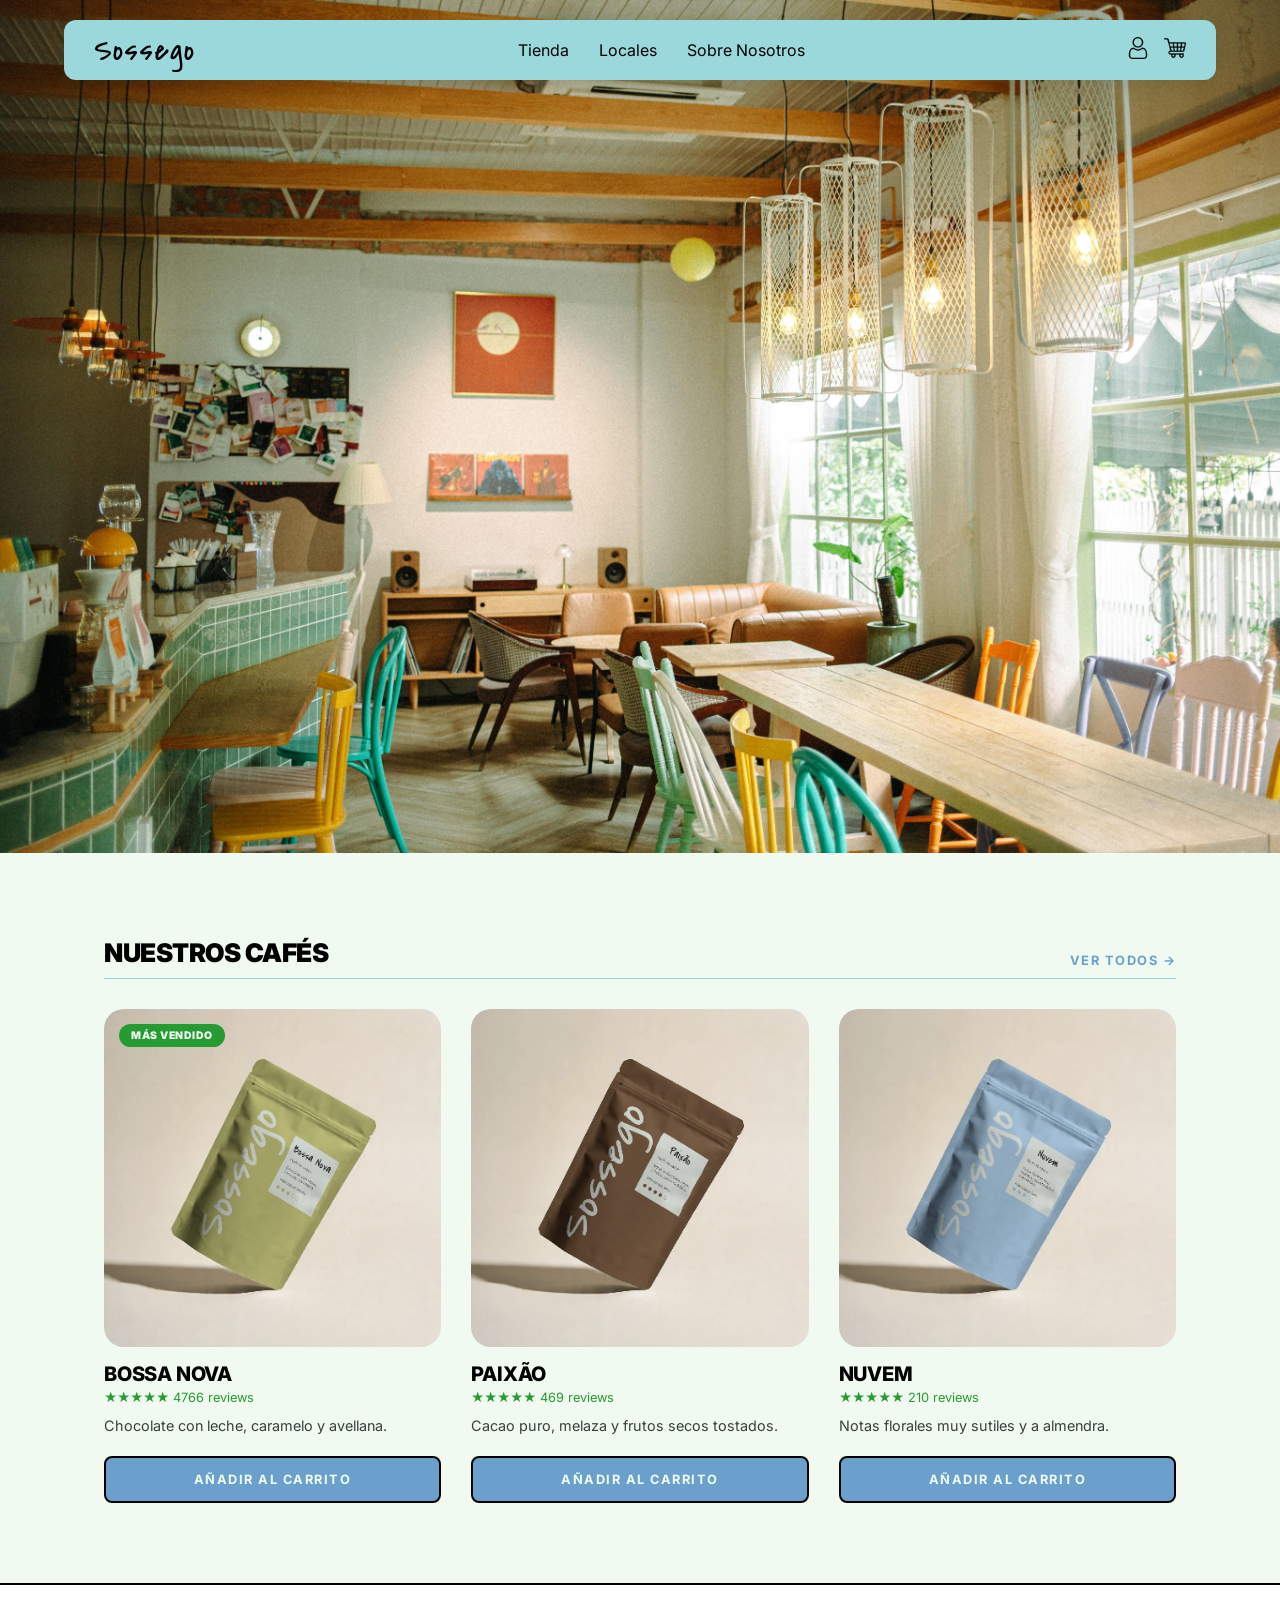
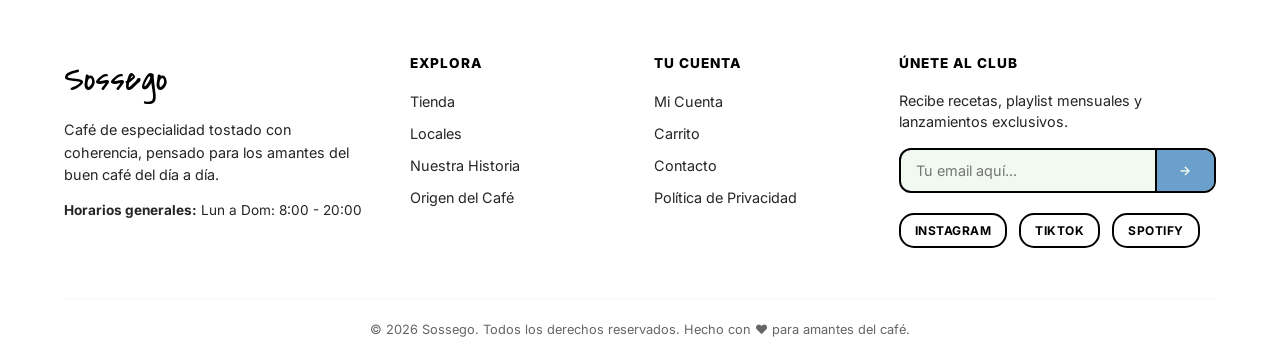
==== index.html @ 850c1690 "primer commit" ====
<!doctype html>
<html lang="es">
  <head>
    <meta charset="UTF-8" />
    <meta name="viewport" content="width=device-width, initial-scale=1.0" />
    <title>Sossego</title>
    <link rel="stylesheet" href="css/sossego-estilos.css" />
    <link
      href="https://fonts.googleapis.com/css2?family=Covered+By+Your+Grace&display=swap"
      rel="stylesheet"
    />
    <link
      href="https://fonts.googleapis.com/css2?family=Covered+By+Your+Grace&family=Inter:wght@300;400;500;600;700&display=swap"
      rel="stylesheet"
    />
  </head>

  <body>
    <main>
    <nav class="navbar">
      <!-- Logo izquierda -->
      <div class="logo">
        <a href="index.html">Sossego</a>
      </div>

      <!-- Menú centro -->
      <ul class="nav-links">
        <li><a href="paginas/tienda.html">Tienda</a></li>
        <li><a href="locales.html">Locales</a></li>

        <li class="dropdown">
          <a href="#" class="dropbtn">Sobre Nosotros</a>
          <ul class="dropdown-content">
            <li><a href="historia.html">Historia</a></li>
            <li><a href="origen.html">Origen del café</a></li>
          </ul>
        </li>
      </ul>

      <!-- Iconos derecha -->
      <div class="nav-icons">
        <a href="paginas/usuario.html"
          ><img src="imagenes/usuario.png" alt="Usuario"
        /></a>
        <a href="paginas/carrito.html"
          ><img src="imagenes/carrito.png" alt="Carrito"
        /></a>
      </div>
    </nav>

    <section class="hero">
      <div>
    <img src="imagenes/portada2.jpg" alt="portada">
      
      </div>
    </section>

    <section class="tienda-seccion">
      <div class="tienda-header">
        <h2 class="tienda-titulo-seccion">NUESTROS CAFÉS</h2>
        <a href="paginas/tienda.html" class="tienda-link">Ver todos <span>→</span></a>
      </div>

      <div class="productos-grid">
        <div class="producto-item">
          <div class="producto-imagen-box">
            <span class="badge-tag">MÁS VENDIDO</span>
            <img src="imagenes/cafegranobossanova.jpg" alt="Café en grano Bossa Nova" />
          </div>
          <div class="producto-info-minimal">
            <h3 class="producto-nombre">BOSSA NOVA</h3>
            <div class="producto-estrellas">★★★★★ 4766 reviews</div>
            <p class="producto-notas">
              Chocolate con leche, caramelo y avellana.
            </p>
            <button class="btn-accion-negro">AÑADIR AL CARRITO</button>
          </div>
        </div>

        <div class="producto-item">
          <div class="producto-imagen-box">
            <img src="imagenes/cafegranopaixao.jpg" alt="Café en grano Paixao" />
          </div>
          <div class="producto-info-minimal">
            <h3 class="producto-nombre">PAIXÃO</h3>
            <div class="producto-estrellas">★★★★★ 469 reviews</div>
            <p class="producto-notas">
              Cacao puro, melaza y frutos secos tostados.
            </p>
            <button class="btn-accion-negro">AÑADIR AL CARRITO</button>
          </div>
        </div>

        <div class="producto-item">
          <div class="producto-imagen-box">
            <img src="imagenes/cafegranonuvem.jpg" alt="Café en grano Nuvem" />
          </div>
          <div class="producto-info-minimal">
            <h3 class="producto-nombre">NUVEM</h3>
            <div class="producto-estrellas">★★★★★ 210 reviews</div>
            <p class="producto-notas">
              Notas florales muy sutiles y a almendra.
            </p>
            <button class="btn-accion-negro">AÑADIR AL CARRITO</button>
          </div>
        </div>
      </div>
    </section>
</main>
  <footer class="main-footer">
    <div class="footer-container">
      <div class="footer-col brand-col">
        <h2 class="footer-logo"><a href="index.html">Sossego</a></h2>
        <p class="brand-description">
          Café de especialidad tostado con coherencia, pensado para los amantes
          del buen café del día a día.
        </p>
        <p class="footer-horario">
          <strong>Horarios generales:</strong> Lun a Dom: 8:00 - 20:00
        </p>
      </div>

      <div class="footer-col">
        <h4 class="footer-title">Explora</h4>
        <ul class="footer-links">
          <li><a href="paginas/tienda.html">Tienda</a></li>
          <li><a href="locales.html">Locales</a></li>
          <li><a href="historia.html">Nuestra Historia</a></li>
          <li><a href="origen.html">Origen del Café</a></li>
        </ul>
      </div>

      <div class="footer-col">
        <h4 class="footer-title">Tu Cuenta</h4>
        <ul class="footer-links">
          <li><a href="paginas/usuario.html">Mi Cuenta</a></li>
          <li><a href="paginas/carrito.html">Carrito</a></li>
          <li><a href="contacto.html">Contacto</a></li>
          <li><a href="privacidad.html">Política de Privacidad</a></li>
        </ul>
      </div>

      <div class="footer-col newsletter-col">
        <h4 class="footer-title">Únete al Club</h4>
        <p class="newsletter-text">
          Recibe recetas, playlist mensuales y lanzamientos exclusivos.
        </p>
        <form class="footer-newsletter-form">
          <input
            type="email"
            placeholder="Tu email aquí..."
            required
            class="newsletter-input"
          />
          <button type="submit" class="newsletter-btn">→</button>
        </form>

        <div class="footer-socials">
          <a href="#" aria-label="Instagram">Instagram</a>
          <a href="#" aria-label="TikTok">TikTok</a>
          <a href="#" aria-label="Spotify">Spotify</a>
        </div>
      </div>
    </div>

    <div class="footer-bottom">
      <p>
        &copy; 2026 Sossego. Todos los derechos reservados. Hecho con ❤️ para
        amantes del café.
      </p>
    </div>
  </footer>
  </body>
</html>
---- css/sossego-estilos.css ----
/* Selector universal: afecta a todos los elementos. Elimina márgenes y rellenos predeterminados y hace que el ancho/alto incluya también el padding y el borde. */
* {
  margin: 0;
  padding: 0;
  box-sizing: border-box;
}
/* Ámbito raíz del documento. Aquí se declaran variables CSS globales para reutilizar colores y otros valores con var(--nombre). */
:root {
  /* --- COLORES CORE DE LA MARCA --- */
  --color-primario: #6aa0cb;       /* Azul Sossego */
  --color-secundario: #9bd8dc;     /* Celeste Aqua */
  --color-acento: #269b32;         /* Verde Botánico */
  
  /* --- COLORES DE INTERFAZ Y NEUTROS --- */
  --color-fondo: #f0faf0;          /* Blanco Menta */
  --color-tarjeta: #ffffff;        /* Blanco Puro */
  --color-texto: #000000;          /* Negro Puro */
  --color-texto-suave: #071408;    /* Oliva Ultra Oscuro */

  /* --- COLORES DE ESTADO (COMPAÑERO) --- */
  --estado-exito: #3cbfa3;         /* Verde Esmeralda */
  --estado-error: #d64545;         /* Carmín */
  --estado-desactivado: #bdb6bc;   /* Gris Ceniza */

  /* --- VARIACIONES TONALES SOFT --- */
  --info-fondo-azul: #e6f2fc;      
  --info-fondo-verde: #eaf7eb;     
  --exito-fondo: #ebf9f6;          
  --error-fondo: #fdf2f2;          

  /* --- CONFIGURACIÓN DE INTERFAZ --- */
  --borde-ui-oficial: 2px solid #000000;
  --transicion-suave: all 0.2s ease;
}
/* ==========================================================================
   2. ESTILOS GENERALES 
   ========================================================================== */
/* Aplica una base tipográfica común a los párrafos y a los elementos con esta clase. */
p, .descripcion-producto {
  color: var(--color-texto);
  font-family: 'Inter', sans-serif;
  font-weight: 400;
  line-height: 1.5;
}

/* Alertas de error y éxito de tu compañero */
/* Selecciona los campos de formulario que tienen simultáneamente las clases/condiciones indicadas: están dentro de .form-group y llevan error-active. */
.form-group input.error-active {
  border-color: var(--estado-error);
  background-color: var(--error-fondo);
}

/* Diseña el contenedor visual de un mensaje de operación correcta. */
.alert-box-success {
  background-color: var(--exito-fondo);
  border: 2px solid var(--estado-exito);
  border-radius: 15px;
  padding: 20px;
}

/* Selecciona el botón de pago cuando está desactivado. :disabled es una pseudoclase de estado. */
.btn-checkout-submit:disabled {
  background-color: var(--estado-desactivado);
  border-color: var(--estado-desactivado);
  cursor: not-allowed;
}
/* PAGINA INICIO */
/* Navbar */
/* Barra de navegación principal. Flexbox distribuye logo, enlaces e iconos; position: fixed la mantiene visible al desplazarse. */
.navbar {
  position: fixed;
  top: 20px;
  left: 50%;
  transform: translateX(-50%);
  width: 90%;
  max-width: 1200px;
  height: 60px;
  background-color: #9bd8dc; /* Color Secundario */
  display: flex;
  align-items: center;
  justify-content: space-between;
  padding: 0 30px;
  border: none; /* 🌟 Quitamos el borde negro */
  border-radius: 12px; 
  z-index: 1000;
  box-shadow: 0 4px 20px rgba(7, 20, 8, 0.12); /* 🌟 Sombra suave para que destaque sobre el fondo sin necesidad de líneas oscuras */
}

/* Estilos para el Dropdown */
/* Contenedor del menú desplegable. position: relative sirve de referencia para posicionar su submenú. */
.dropdown {
  position: relative;
  display: inline-block;
}

/* Submenú desplegable. Está oculto inicialmente y se posiciona respecto al contenedor .dropdown. */
.dropdown-content {
  display: none;
  position: absolute;
  top: 100%;
  left: 0;
  background-color: #9bd8dc; /* Color Secundario */
  min-width: 160px;
  border: 2px solid #000000; /* Color Texto */
  border-radius: 8px;
  list-style: none;
  padding: 10px 0;
  z-index: 1001;
  margin-top: 10px;
}

/* Sub-enlaces del dropdown */
/* Estilo de los enlaces que están dentro de cada elemento de la lista del submenú. */
.dropdown-content li a {
  color: #000000; /* Color Texto */
  padding: 8px 20px;
  display: block;
  font-size: 14px;
}

/* Estado visual del enlace del submenú cuando el cursor pasa por encima. :hover es una pseudoclase. */
.dropdown-content li a:hover {
  background-color: #6aa0cb; /* Color Primario */
  color: #f0faf0; /* Color Fondo */
}

/* Mostrar al pasar el ratón */
/* Muestra el submenú cuando el cursor está sobre el elemento .dropdown. */
.dropdown:hover .dropdown-content {
  display: block;
}

/* Triángulo decorativo */
/* Crea un elemento decorativo antes del contenido del submenú. ::before es un pseudoelemento. */
.dropdown-content::before {
  content: "";
  position: absolute;
  top: -8px;
  left: 20px;
  border-left: 8px solid transparent;
  border-right: 8px solid transparent;
  border-bottom: 8px solid #000000; /* Color Texto */
}

/* Logo */
/* Estilo del enlace que forma el logotipo de texto. */
.logo a {
  font-family: 'Covered By Your Grace', cursive;
  font-size: 32px;
  color: #000000; /* Color Texto */
  text-decoration: none;
  letter-spacing: 1px;
}

/* Centro */
/* Lista de navegación. Flexbox coloca sus elementos en fila y gap controla la separación. */
.nav-links {
  list-style: none;
  display: flex;
  gap: 30px;
}

/* Aspecto base de los enlaces del menú principal. */
.nav-links li a {
  text-decoration: none;
  color: #000000; /* Color Texto */
  font-size: 16px;
  transition: 0.3s;
}

/* Cambio de color de los enlaces del menú al pasar el cursor. */
.nav-links li a:hover {
  color: #6aa0cb; /* Color Primario */
}

/* Iconos derecha */
/* Contenedor de los iconos de usuario y carrito; Flexbox los alinea en una fila. */
.nav-icons {
  display: flex;
  gap: 15px;
  align-items: center;
}

/* Tamaño y comportamiento de las imágenes usadas como iconos. */
.nav-icons img {
  width: 22px;
  height: 22px;
  cursor: pointer;
}

/* Estilos generales de toda la página: tipografía, fondo y color de texto. */
body {
  font-family: 'Inter', sans-serif;
  background-color: #f0faf0; /* Color Fondo */
  color: #000000; /* Color Texto */
}

/* Controla el tamaño de la imagen principal de portada. */
.hero img{
  width: 100%;
  height: auto;

}
/* Estilo de la frase superpuesta o asociada a la imagen principal. */
.hero-tagline-home {
  font-family: 'Inter', sans-serif;
  font-weight: 300; 
  font-size: 1.1rem;
  text-transform: uppercase;
  letter-spacing: 6px; 
  
  color: #ffffff; 
  text-shadow: 1px 1px 4px rgba(0, 0, 0, 0.4); /* 🌟 Añade una sombra suave para que no se pierda con el fondo */
  
  margin-left: 55px;
  margin-bottom: -10px; 
  opacity: 0.9;
}

/* Estilo de un logotipo de texto situado en la parte inferior del hero. */
.logo-inferior {
  font-family: 'Covered By Your Grace', cursive;
  font-size: 80px;
  color: #000000;
  margin-left: 50px;
}

/* --- seccion tienda en inicio --- */
/* Contenedor general de la sección de productos destacados de la página de inicio. */
.tienda-seccion {
    padding: 80px 5%;
    max-width: 1200px;
    margin: 0 auto;
}

/* Cabecera de la sección de tienda. Flexbox separa el título y el enlace. */
.tienda-header {
    display: flex;
    justify-content: space-between;
    align-items: flex-end;
    margin-bottom: 30px;
    border-bottom: 1px solid #9bd8dc; /* Color Secundario */
    padding-bottom: 10px;
}

/* Jerarquía tipográfica del título de la sección. */
.tienda-titulo-seccion {
  font-family: 'Inter', sans-serif;
  font-weight: 900; /* El peso más grueso (Black). Gran impacto visual */
  font-size: 1.6rem; /* Aumentamos el tamaño */
  letter-spacing: -0.5px; /* Letras juntas, estética editorial moderna */
  text-transform: uppercase;
  color: #000000;
}

/* Aspecto del enlace que lleva al catálogo completo. */
.tienda-link {
  text-decoration: none;
  color: #6aa0cb; /* Tu Color Primario */
  font-size: 0.8rem;
  font-weight: 700; /* Negrita */
  text-transform: uppercase;
  letter-spacing: 1.5px; /* Más espaciado para que respire */
  transition: color 0.2s;
}

/* Grid de productos */
/* Distribuye las tarjetas de producto mediante CSS Grid. repeat() y minmax() permiten adaptar el número de columnas al espacio disponible. */
.productos-grid {
    display: grid;
    grid-template-columns: repeat(auto-fit, minmax(280px, 1fr));
    gap: 30px;
}

/* Tarjeta individual de producto. Flexbox organiza su contenido en columna. */
.producto-item {
    display: flex;
    flex-direction: column;
}

/* El recuadro de color para la imagen */
/* Marco que contiene la imagen del producto. position: relative permite colocar la etiqueta encima de la imagen. */
.producto-imagen-box {
    position: relative;
    width: 100%;
    aspect-ratio: 1 / 1;
    border-radius: 20px; /* Mantiene las esquinas redonditas de la foto */
    display: flex;
    align-items: center;
    justify-content: center;
    margin-bottom: 15px;
    overflow: hidden;
    background-color: transparent; /*  Eliminamos el fondo blanco */
    border: none; /*  Quitamos el borde negro de 2px */
}

/* Ajusta la imagen al marco y define una transición para el efecto de ampliación. */
.producto-imagen-box img {
    width: 100%; 
    height: auto;
    object-fit: contain;
    transition: transform 0.3s ease;
}

/* Amplía ligeramente la imagen cuando el cursor está sobre la tarjeta del producto. */
.producto-item:hover .producto-imagen-box img {
    transform: scale(1.05);
}

.bg-rosa { background-color: #f4d3d3; }
.bg-amarillo { background-color: #f9e1a1; }
.bg-lila { background-color: #e3d3f4; }
.bg-menta { background-color: #9bd8dc; }

/* Badge de "Más vendido" */
/* Etiqueta pequeña superpuesta a la imagen, por ejemplo para destacar el producto más vendido. */
.badge-tag {
    position: absolute;
    top: 15px;
    left: 15px;
    background: #269b32; /* Color de Acento */
    color: #f0faf0; /* Color Fondo */
    padding: 5px 12px;
    font-size: 0.65rem;
    font-weight: 900;
    border-radius: 50px;
    letter-spacing: 0.5px;
}

/* Info del producto */
/* Contenedor de la información textual de cada producto. */
.producto-info-minimal {
    text-align: left; 
}

/* Estilo del nombre del café. */
.producto-nombre {
  font-family: 'Inter', sans-serif;
  font-weight: 800; /* Extra Bold */
  font-size: 1.25rem; /* Un punto más grande para que sea lo primero que se lea */
  letter-spacing: -0.2px;
  color: #000000;
  margin-bottom: 4px;
}

/* Estilo de la valoración representada con estrellas y el número de reseñas. */
.producto-estrellas {
    font-size: 0.8rem;
    color: #269b32; /* Color de Acento */
    margin-bottom: 10px;
}

/* Estilo de la descripción breve de las notas de sabor. */
.producto-notas {
  font-family: 'Inter', sans-serif;
  font-weight: 400; /* Regular: peso estándar y cómodo para lectura */
  font-size: 0.9rem;
  color: #000000;
  opacity: 0.75; /* Bajamos la opacidad para que el bloque de texto no compita con el nombre */
  line-height: 1.5; /* Más espacio entre líneas */
  margin-bottom: 20px;
}

/* Botón de acción principal */
/* Botón principal para añadir un producto al carrito. */
.btn-accion-negro {
  width: 100%;
  background-color: #6aa0cb; /* Color Primario (Azul) */
  color: #f0faf0; /* Color Fondo (Claro) */
  border: 2px solid #000000; /* Estética de "UI marcada" con borde negro */
  padding: 14px;
  font-family: 'Inter', sans-serif;
  font-weight: 700; /* Negrita marcada para el libro de estilo */
  font-size: 0.8rem;
  text-transform: uppercase;
  letter-spacing: 1.5px;
  border-radius: 8px;
  cursor: pointer;
  transition: all 0.2s ease; /* Transición suave para el cambio de color */
}

/* El efecto al pasar el cursor (Hover) */
/* Estado del botón cuando el cursor pasa por encima. */
.btn-accion-negro:hover {
  background-color: #269b32; /* Color de Acento (Verde) */
  color: #f0faf0; /* Mantiene el texto claro */
  border: 2px solid #269b32; /* El borde cambia a verde para fusionarse con el fondo */
}

/* ==========================================================================
    PAGINA TIENDA 
   ========================================================================== */

/* BARRA DE FILTROS (CATEGORÍAS) */
/* Barra que agrupa los enlaces para filtrar o clasificar productos. */
.filtros-categoria {
  display: flex;
  justify-content: center;
  gap: 15px;
  margin-top: 100px;
  padding: 20px 0 10px 0;
  background-color: #f0faf0; /* Color Fondo */
}

/* Aspecto base de cada enlace de categoría. */
.filtro-link {
  font-family: 'Inter', sans-serif;
  text-decoration: none;
  color: #000000; /* Color Texto */
  font-weight: 700; /* Bold para botones de interfaz */
  font-size: 0.85rem; /* Ajustado para microtipografía */
  text-transform: uppercase;
  letter-spacing: 1px; /* Espaciado premium para mayúsculas */
  padding: 8px 20px;
  border: 2px solid #000000; /* Estilo UI oficial marcado */
  border-radius: 20px;
  transition: all 0.2s ease;
  background-color: #ffffff;
}

/* Comparte el estilo de interacción y el estilo de la categoría marcada como activa. */
.filtro-link:hover, .filtro-link.active {
  background-color: #6aa0cb; /* Color Primario */
  color: #f0faf0; /* Color Fondo */
  border-color: #6aa0cb; /* El borde acompaña al fondo en hover */
}

/* GRID ESPECÍFICO DE LA TIENDA */
/* Grid principal de la página de tienda. En escritorio crea dos columnas y define separación y márgenes internos. */
.productos-grid-tienda {
  display: grid;
  grid-template-columns: repeat(2, 1fr);
  gap: 40px;
  padding: 30px 8% 60px 8%;
  background-color: #f0faf0; /* Color Fondo */
}

/* CARDS CON ESTRUCTURA HORIZONTAL */
/* Tarjeta de producto con dos zonas colocadas en horizontal. */
.producto-card-horizontal {
  background-color: #ffffff;
  border: 2px solid #000000; /* Estilo UI oficial marcado */
  border-radius: 20px;
  display: flex;
  overflow: hidden;
  font-family: 'Inter', sans-serif;
}

/* LADO IZQUIERDO (Contenedor de la Bolsa) */
/* Columna izquierda de la tarjeta, destinada a la imagen y ficha técnica. */
.card-izquierda {
  width: 45%;
  background-color: #ffffff;
  display: flex;
  flex-direction: column;
  justify-content: space-between;
  padding: 25px 20px;
  border-right: 2px solid #000000; /* Línea divisoria oficial */
}

/* Contenedor de la imagen dentro de la columna izquierda. */
.card-izquierda .producto-img-container {
  width: 100%;
  height: 240px;
}

/* Hace que la imagen ocupe el contenedor sin deformarse. */
.card-izquierda .producto-img-container img {
  width: 100%;
  height: 100%;
  object-fit: contain;
}

/* Ficha técnica pequeña abajo de la bolsa */
/* Pequeña ficha técnica situada debajo de la imagen. */
.ficha-tecnica-mini {
  display: flex;
  justify-content: space-between;
  border-top: 2px solid #000000;
  padding-top: 12px;
  font-size: 0.7rem;
  color: #000000;
}

/* Etiqueta breve en mayúsculas para identificar un dato técnico. */
.mini-label {
  display: block;
  font-weight: 800; /* Extra Bold para etiquetas técnicas */
  margin-bottom: 3px;
  text-transform: uppercase;
  letter-spacing: 0.5px;
}

/* Valor que acompaña a la etiqueta técnica. */
.mini-valor {
  display: block;
  font-weight: 400; /* Regular para valores numéricos */
  line-height: 1.2;
}

/* LADO DERECHO (Textos explicativos y compra) */
/* Columna derecha de la tarjeta, donde se agrupan datos y controles de compra. */
.card-derecha {
  width: 55%;
  padding: 30px;
  display: flex;
  flex-direction: column;
  background-color: #ffffff;
}

/* H3 / Nombre del Producto en la ficha (Hereda de la lógica global) */
/* Estilo compartido para el título de la tarjeta o el nombre del producto en la tienda. */
.card-derecha h3, .producto-nombre-tienda {
  font-family: 'Inter', sans-serif;
  font-weight: 800; /* Extra Bold */
  font-size: 1.25rem;
  color: #000000;
  margin-top: 0;
  margin-bottom: 15px;
}

/* Destaca el nombre o recomendación principal del café. */
.recomendacion-consumo {
  font-size: 1.1rem;
  color: #269b32; /* Color de Acento para destacar */
  font-weight: 700;
  text-transform: uppercase;
  letter-spacing: 0.5px;
  margin-bottom: 20px;
  border-bottom: 2px solid #9bd8dc; /* Color Secundario para separar */
  padding-bottom: 10px;
}

/* Agrupa una etiqueta y su valor, como origen, variedad o notas. */
.info-grupo {
  margin-bottom: 14px;
}

/* Estilo de las etiquetas pequeñas que identifican cada dato. */
.info-label {
  display: block;
  font-size: 0.7rem;
  color: #000000;
  font-weight: 800; /* Extra Bold en micro-etiquetas */
  text-transform: uppercase;
  letter-spacing: 1px;
  margin-bottom: 2px;
}

/* Estilo del contenido asociado a una etiqueta. */
.info-valor {
  font-size: 0.95rem;
  color: #000000;
  font-weight: 400; /* Regular cómodo para lectura de notas */
  line-height: 1.4;
}

/* Variante de texto informativo alineada a la derecha. */
.info-valor-secundario {
  display: block;
  text-align: right;
  font-size: 1rem;
  font-weight: 400;
  color: #000000;
  margin-top: -5px;
}

/* SECCIÓN INDICADORES DE PUNTOS */
/* Distribuye los indicadores de intensidad y tueste en una fila. */
.indicadores-container {
  display: flex;
  justify-content: space-between;
  margin-top: auto;
  padding-top: 15px;
  margin-bottom: 20px;
}

/* Agrupa verticalmente el título y los puntos de un indicador. */
.indicador-item {
  display: flex;
  flex-direction: column;
  gap: 6px;
}

/* Coloca los puntos de valoración en horizontal. */
.puntos-indicador {
  display: flex;
  gap: 5px;
}

/* Forma base de cada punto indicador. border-radius: 50% lo convierte en un círculo. */
.punto {
  width: 12px;
  height: 12px;
  border-radius: 50%;
  border: 2px solid #000000; /* Borde oficial */
  background-color: transparent;
}

/* Representa un punto seleccionado o activo mediante un fondo de color. */
.punto.activo {
  background-color: #6aa0cb; /* Color Primario Azul */
}

/* COMPRA (Botonera inferior) */
/* Agrupa el selector de cantidad y el botón de añadir al carrito. */
.controles-compra {
  display: flex;
  gap: 10px;
  width: 100%;
}

/* Caja que representa la cantidad elegida. */
.cantidad {
  flex: 1;
  border: 2px solid #000000;
  border-radius: 25px;
  display: flex;
  justify-content: space-between;
  align-items: center;
  padding: 0 15px;
  font-weight: 700;
  font-size: 0.9rem;
  background-color: #f0faf0; /* Color Fondo */
  color: #000000;
}

/* Botón de compra de las tarjetas de la tienda. */
.btn-carrito {
  flex: 2;
  background-color: #6aa0cb; /* Color Primario Azul */
  color: #f0faf0; /* Color Fondo Claro */
  border: 2px solid #000000; /* Borde de UI marcada */
  border-radius: 25px;
  padding: 12px;
  font-family: 'Inter', sans-serif;
  font-weight: 700; /* Bold marcado */
  font-size: 0.8rem;
  cursor: pointer;
  text-transform: uppercase;
  letter-spacing: 1.5px; /* Tracking expansivo para legibilidad */
  transition: all 0.2s ease;
}

/* Cambio visual del botón de compra al pasar el cursor. */
.btn-carrito:hover {
  background-color: #269b32; /* Mutación al Color de Acento Verde */
  border-color: #269b32; /* El borde cambia a verde para fusionarse */
  color: #f0faf0;
}

/* BANNER CAFETERÍAS (BLOQUE INFERIOR) */
/* Banner promocional que ocupa las dos columnas del grid en escritorio. */
.banner-cafeterias {
  grid-column: span 2;
  background-color: #ffffff;
  border: 2px solid #000000;
  border-radius: 20px;
  padding: 30px 40px;
  display: flex;
  justify-content: space-between;
  align-items: center;
  font-family: 'Inter', sans-serif;
  margin-top: 20px;
}

/* Agrupa el título y el texto del banner en vertical. */
.banner-contenido {
  display: flex;
  flex-direction: column;
  gap: 6px;
}

/* Título principal del banner. */
.banner-titulo {
  font-size: 1.4rem;
  color: #000000;
  font-weight: 900; /* Peso Black para consistencia con los H2 */
  text-transform: uppercase;
  letter-spacing: -0.5px;
  margin: 0;
}

/* Texto descriptivo del banner. */
.banner-texto {
  font-size: 0.95rem;
  color: #000000;
  font-weight: 400; /* Regular */
  opacity: 0.8; /* Suavizado consistente con los textos P */
  margin: 0;
}

/* Enlace con apariencia de botón para visitar las cafeterías. */
.btn-banner {
  background-color: #6aa0cb; /* Color Primario Azul */
  color: #f0faf0;
  border: 2px solid #000000;
  border-radius: 25px;
  padding: 14px 28px;
  font-family: 'Inter', sans-serif;
  font-weight: 700; /* Bold */
  font-size: 0.8rem;
  text-decoration: none;
  text-transform: uppercase;
  letter-spacing: 1.5px;
  transition: all 0.2s ease;
  white-space: nowrap;
}

/* Estado interactivo del enlace-botón. */
.btn-banner:hover {
  background-color: #269b32; /* Color de Acento Verde */
  border-color: #269b32;
  color: #f0faf0;
  transform: translateY(-2px);
}

/* RESPONSIVE*/
@media (max-width: 900px) {
/* Grid principal de la página de tienda. En escritorio crea dos columnas y define separación y márgenes internos. */
  .productos-grid-tienda {
    grid-template-columns: 1fr;
    padding: 20px 4%;
  }

/* Tarjeta de producto con dos zonas colocadas en horizontal. */
  .producto-card-horizontal {
    flex-direction: column;
  }

  .card-izquierda, .card-derecha {
    width: 100%;
  }
  
/* Columna izquierda de la tarjeta, destinada a la imagen y ficha técnica. */
  .card-izquierda {
    height: 280px;
    border-right: none;
    border-bottom: 2px solid #000000;
  }

/* Banner promocional que ocupa las dos columnas del grid en escritorio. */
  .banner-cafeterias {
    grid-column: span 1;
    flex-direction: column;
    text-align: center;
    gap: 20px;
    padding: 30px 20px;
  }
  
/* Enlace con apariencia de botón para visitar las cafeterías. */
  .btn-banner {
    width: 100%;
    text-align: center;
  }
}
/* ==========================================================================
    PAGINA CARRITO
   ========================================================================== */
   
/* Contenedor general del carrito. Flexbox coloca la lista de productos y el resumen en dos columnas. */
.carrito-page-container {
  max-width: 1200px;
  margin: 0 auto;
  padding: 130px 5% 80px 5%;
  display: flex;
  gap: 50px;
}

/* Zona principal donde se muestran los productos del carrito. */
.carrito-productos-wrapper {
  flex: 1.4;
}

/* Título principal de la página del carrito. */
.carrito-main-title {
  font-family: 'Covered By Your Grace', cursive;
  font-size: 3.5rem;
  color: #000000;
  margin-bottom: 30px;
}

/* Columna de tarjetas de productos del carrito. */
.carrito-lista {
  display: flex;
  flex-direction: column;
  gap: 20px;
  margin-bottom: 30px;
}

/* Tarjeta individual de un producto dentro del carrito. */
.carrito-item-card {
  display: flex;
  align-items: center;
  background-color: #ffffff;
  border: 2px solid #000000;
  border-radius: 20px;
  padding: 20px;
  gap: 20px;
}

/* Marco cuadrado para la imagen pequeña del producto. */
.item-img-box {
  width: 90px;
  height: 90px;
  border: 1px solid #9bd8dc; /* Color Secundario */
  border-radius: 12px;
  background-color: #ffffff;
  display: flex;
  align-items: center;
  justify-content: center;
  overflow: hidden;
}

/* Ajusta la imagen al marco sin deformarla. */
.item-img-box img {
  width: 80%;
  height: auto;
  object-fit: contain;
}

/* Zona flexible con el nombre, formato y precio del producto. */
.item-details {
  flex: 1;
}

/* Estilo del nombre del producto dentro del carrito. */
.item-details h3 {
  font-size: 1.15rem;
  font-weight: 800;
  color: #000000;
  margin-bottom: 5px;
}

/* Texto secundario con detalles como tipo de grano y peso. */
.item-meta {
  font-size: 0.85rem;
  color: #000000;
  opacity: 0.7;
  margin-bottom: 10px;
}

/* Destaca el precio del producto. */
.item-price {
  font-size: 1.1rem;
  font-weight: 700;
  color: #269b32; /* Color de Acento */
}

/* Agrupa las acciones de cantidad y eliminación. */
.item-actions {
  display: flex;
  flex-direction: column;
  align-items: flex-end;
  gap: 15px;
}

/* Contenedor del control visual de cantidad. */
.item-quantity-selector {
  border: 2px solid #000000;
  border-radius: 15px;
  display: flex;
  align-items: center;
  overflow: hidden;
  background-color: #f0faf0;
}

/* Botones de incremento y decremento de la cantidad. */
.qty-btn {
  background: none;
  border: none;
  font-size: 1.1rem;
  font-weight: 700;
  color: #000000;
  padding: 5px 14px;
  cursor: pointer;
  transition: 0.2s;
}

/* Fondo del botón de cantidad al pasar el cursor. */
.qty-btn:hover {
  background-color: #9bd8dc; /* Color Secundario */
}

/* Número que muestra la cantidad seleccionada. */
.qty-number {
  font-weight: 700;
  padding: 0 5px;
  font-size: 0.95rem;
}

/* Botón para eliminar el producto de la lista. */
.item-delete-btn {
  background: none;
  border: none;
  color: #000000;
  font-size: 0.8rem;
  text-decoration: underline;
  cursor: pointer;
  opacity: 0.6;
  transition: 0.2s;
}

/* Estado visual del botón de eliminar al pasar el cursor. */
.item-delete-btn:hover {
  opacity: 1;
  color: #269b32;
}

/* Enlace para volver a la tienda. */
.link-seguir-comprando {
  display: inline-block;
  color: #6aa0cb; /* Color Primario */
  text-decoration: none;
  font-weight: 700;
  font-size: 0.95rem;
}

/* Subraya el enlace al pasar el cursor. */
.link-seguir-comprando:hover {
  text-decoration: underline;
}

/* Columna lateral que contiene el resumen y el formulario de compra. */
.carrito-checkout-sidebar {
  flex: 1;
  display: flex;
  flex-direction: column;
  gap: 30px;
}

/* Caja visual del resumen del pedido. */
.checkout-summary-box {
  background-color: #ffffff;
  border: 2px solid #000000;
  border-radius: 20px;
  padding: 30px;
  box-shadow: 6px 6px 0px #9bd8dc; /* Sombra sólida con Color Secundario */
}

/* Estilo compartido de los títulos del resumen y del formulario. */
.checkout-summary-box h3, .checkout-form-box h3 {
  font-size: 1.3rem;
  font-weight: 800;
  color: #000000;
  margin-bottom: 20px;
  border-bottom: 1px solid #9bd8dc;
  padding-bottom: 10px;
}

/* Fila que separa visualmente el concepto y su importe. */
.summary-line {
  display: flex;
  justify-content: space-between;
  margin-bottom: 12px;
  font-size: 1rem;
  color: #000000;
}

/* Destaca el texto que indica que el envío es gratuito. */
.free-shipping {
  color: #269b32; /* Color de Acento */
  font-weight: 700;
}

/* Distingue la fila del total del pedido. */
.total-line {
  border-top: 2px solid #000000;
  padding-top: 15px;
  margin-top: 15px;
  font-weight: 900;
  font-size: 1.25rem;
}

/* Caja que contiene el formulario de envío y pago. */
.checkout-form-box {
  background-color: #ffffff;
  border: 2px solid #000000;
  border-radius: 20px;
  padding: 30px;
  box-shadow: 6px 6px 0px #6aa0cb; /* Sombra sólida con Color Primario */
}

/* Organiza los campos del formulario en una columna con separación. */
.checkout-form {
  display: flex;
  flex-direction: column;
  gap: 15px;
}

/* Agrupa verticalmente una etiqueta y su campo de formulario. */
.form-group {
  display: flex;
  flex-direction: column;
  gap: 6px;
}

/* Estilo de las etiquetas de los campos. */
.form-group label {
  font-size: 0.85rem;
  font-weight: 700;
  color: #000000;
}

/* Estilo base de los campos de entrada. */
.form-group input {
  border: 2px solid #000000;
  border-radius: 10px;
  padding: 12px;
  font-family: 'Inter', sans-serif;
  font-size: 0.9rem;
  background-color: #f0faf0; /* Color Fondo */
  color: #000000;
  outline: none;
}

/* Resalta el campo cuando el usuario lo selecciona para escribir. */
.form-group input:focus {
  border-color: #6aa0cb; /* Color Primario */
}

/* Coloca dos campos del formulario en columnas iguales. */
.form-row-grid {
  display: grid;
  grid-template-columns: 1fr 1fr;
  gap: 15px;
}

/* Agrupa visualmente los campos de tarjeta y caducidad. */
.card-input-field {
  display: flex;
  border: 2px solid #000000;
  border-radius: 10px;
  background-color: #f0faf0;
  overflow: hidden;
}

/* Ajusta los campos de entrada que están dentro del contenedor de tarjeta. */
.card-input-field input {
  border: none;
  border-radius: 0;
  background: none;
}

/* Selecciona el primer input del contenedor; flex: 1 hace que ocupe el espacio disponible. */
.card-input-field input:first-child {
  flex: 1;
  border-right: 2px solid #000000;
}

/* Botón para confirmar y pagar el pedido. */
.btn-checkout-submit {
  width: 100%;
  background-color: #269b32; /* Color de Acento */
  color: #f0faf0;
  border: 2px solid #000000;
  border-radius: 20px;
  padding: 15px;
  font-family: 'Inter', sans-serif;
  font-weight: 700;
  font-size: 1rem;
  cursor: pointer;
  transition: 0.2s;
  margin-top: 10px;
}

/* Estado visual del botón de pago al pasar el cursor. */
.btn-checkout-submit:hover {
  background-color: #6aa0cb; /* Color Primario */
  transform: scale(1.02);
}

@media (max-width: 900px) {
/* Contenedor general del carrito. Flexbox coloca la lista de productos y el resumen en dos columnas. */
  .carrito-page-container {
    flex-direction: column;
    padding-top: 100px;
    gap: 40px;
  }
  
/* Tarjeta individual de un producto dentro del carrito. */
  .carrito-item-card {
    flex-wrap: wrap;
  }
  
/* Agrupa las acciones de cantidad y eliminación. */
  .item-actions {
    width: 100%;
    flex-direction: row;
    justify-content: space-between;
    align-items: center;
    border-top: 1px solid #f0faf0;
    padding-top: 15px;
  }
}


/* ==========================================================================
   COMPONENTE: FOOTER GLOBAL 
   ========================================================================== */

/* Pie de página global compartido por las distintas páginas. */
.main-footer {
  background-color: #ffffff;
  border-top: 2px solid #000000; /* Línea divisoria oficial negra (UI Marcada) */
  padding: 70px 5% 20px 5%;
  font-family: 'Inter', sans-serif;
  color: #000000;
  margin-top: auto; /* Ayuda a empujar el footer abajo en páginas cortas */
}

/* Grid que organiza las columnas del footer. */
.footer-container {
  max-width: 1200px;
  margin: 0 auto;
  display: grid;
  grid-template-columns: 1.2fr 0.8fr 0.8fr 1.2fr;
  gap: 40px;
}

/* Columna del footer organizada en vertical. */
.footer-col {
  display: flex;
  flex-direction: column;
}

/* Columna de Marca (Identidad Corporativa Caligráfica) */
/* Estilo del logotipo del footer. */
.footer-logo a {
  font-family: 'Covered By Your Grace', cursive;
  font-weight: 400; /* Peso caligráfico nativo para preservar la finura del trazo */
  font-size: 2.25rem; /* Ajustado a escala rem */
  color: #000000;
  text-decoration: none;
  margin-bottom: 15px;
  display: inline-block;
}

/* TEXTOS DESCRIPTIVOS (Alineados con P / Regular 400) */
/* Texto descriptivo de la marca en el footer. */
.brand-description {
  font-family: 'Inter', sans-serif;
  font-size: 0.9rem;
  font-weight: 400; /* Regular */
  line-height: 1.55;
  color: #000000;
  opacity: 0.85; /* Alivio visual sobre fondo claro */
  margin-bottom: 15px;
}

/* Texto con el horario general. */
.footer-horario {
  font-family: 'Inter', sans-serif;
  font-size: 0.85rem;
  font-weight: 400; /* Regular */
  line-height: 1.45;
  color: #000000;
  opacity: 0.85;
}

/* TÍTULOS DE LAS COLUMNAS (Alineados con H3 / Extra Bold 800) */
/* Títulos de las columnas del footer. */
.footer-title {
  font-family: 'Inter', sans-serif;
  font-size: 0.85rem;
  font-weight: 800; /* Extra Bold unificado */
  text-transform: uppercase;
  letter-spacing: 1px; /* Espaciado premium compacto */
  margin-bottom: 20px;
  color: #000000;
}

/* Enlaces del Directorio Inferior */
/* Lista vertical de enlaces del footer. */
.footer-links {
  list-style: none;
  padding: 0;
  margin: 0;
  display: flex;
  flex-direction: column;
  gap: 12px;
}

/* Aspecto base de los enlaces del footer. */
.footer-links li a {
  text-decoration: none;
  font-family: 'Inter', sans-serif;
  font-size: 0.9rem;
  font-weight: 400; /* Regular para enlaces corridos */
  color: #000000;
  opacity: 0.85;
  transition: all 0.2s ease;
}

/* Estado interactivo de los enlaces del footer. */
.footer-links li a:hover {
  color: #6aa0cb; /* Mutación al Color Primario Azul */
  opacity: 1;
  text-decoration: underline; /* Refuerzo de accesibilidad web */
}

/* Módulo Newsletter */
/* Texto explicativo del formulario de suscripción. */
.newsletter-text {
  font-family: 'Inter', sans-serif;
  font-size: 0.9rem;
  font-weight: 400; /* Regular */
  line-height: 1.45;
  color: #000000;
  opacity: 0.85;
  margin-bottom: 15px;
}

/* Formulario de newsletter dispuesto en una sola fila. */
.footer-newsletter-form {
  display: flex;
  border: 2px solid #000000; /* Estilo UI oficial marcado */
  border-radius: 12px;
  overflow: hidden;
  background-color: #f0faf0; /* Color Fondo Claro */
  margin-bottom: 20px;
}

/* Campo donde se introduce el correo electrónico. */
.newsletter-input {
  flex: 1;
  border: none;
  background: none;
  padding: 12px 15px;
  font-family: 'Inter', sans-serif;
  font-weight: 400; /* Regular */
  font-size: 0.9rem;
  color: #000000;
  outline: none;
}

/* BOTÓN COMPONENTE NEWSLETTER (Estilo UI Bold) */
/* Botón de envío del formulario de newsletter. */
.newsletter-btn {
  background-color: #6aa0cb; /* Color Primario Azul */
  color: #f0faf0; /* Color Fondo Claro */
  border: none;
  border-left: 2px solid #000000; /* Separador marcado */
  padding: 0 22px;
  font-family: 'Inter', sans-serif;
  font-size: 0.8rem;
  font-weight: 700; /* Bold de interfaz unificado */
  text-transform: uppercase;
  letter-spacing: 1.5px; /* Tracking expansivo oficial */
  cursor: pointer;
  transition: all 0.2s ease;
}

/* Cambio de fondo del botón de newsletter al pasar el cursor. */
.newsletter-btn:hover {
  background-color: #269b32; /* Mutación fluida al Verde de Acento */
}

/* Redes Sociales Estilo Texto Minimalista (Lifestyle UI) */
/* Contenedor flexible de los enlaces a redes sociales. */
.footer-socials {
  display: flex;
  gap: 12px;
  flex-wrap: wrap;
}

/* Estilo de cada enlace de red social. */
.footer-socials a {
  text-decoration: none;
  color: #000000;
  font-family: 'Inter', sans-serif;
  font-size: 0.75rem;
  font-weight: 700; /* Bold de interfaz secundaria */
  text-transform: uppercase;
  letter-spacing: 0.5px;
  border: 2px solid #000000; /* Borde de interacción UI */
  padding: 8px 14px;
  border-radius: 15px;
  background-color: #ffffff;
  transition: all 0.2s ease;
}

/* Estado interactivo de los enlaces sociales. */
.footer-socials a:hover {
  background-color: #9bd8dc; /* Mutación al Color Secundario Azul Claro */
  transform: translateY(-2px); /* Pequeña respuesta interactiva uniforme */
}

/* Barra inferior de créditos */
/* Franja inferior del footer para los créditos y derechos. */
.footer-bottom {
  max-width: 1200px;
  margin: 50px auto 0 auto;
  padding-top: 20px;
  border-top: 2px solid #f0faf0; /* Reemplazado por separador sutil del color de fondo */
  text-align: center;
  font-family: 'Inter', sans-serif;
  font-size: 0.8rem;
  font-weight: 400; /* Regular */
  color: #000000;
  opacity: 0.6;
}

/* RESPONSIVE  */
@media (max-width: 900px) {
/* Grid que organiza las columnas del footer. */
  .footer-container {
    grid-template-columns: 1fr;
    gap: 35px;
    text-align: center;
  }

/* Columna del footer organizada en vertical. */
  .footer-col {
    align-items: center;
  }

/* Formulario de newsletter dispuesto en una sola fila. */
  .footer-newsletter-form {
    width: 100%;
    max-width: 400px;
  }

/* Contenedor flexible de los enlaces a redes sociales. */
  .footer-socials {
    justify-content: center;
  }
}
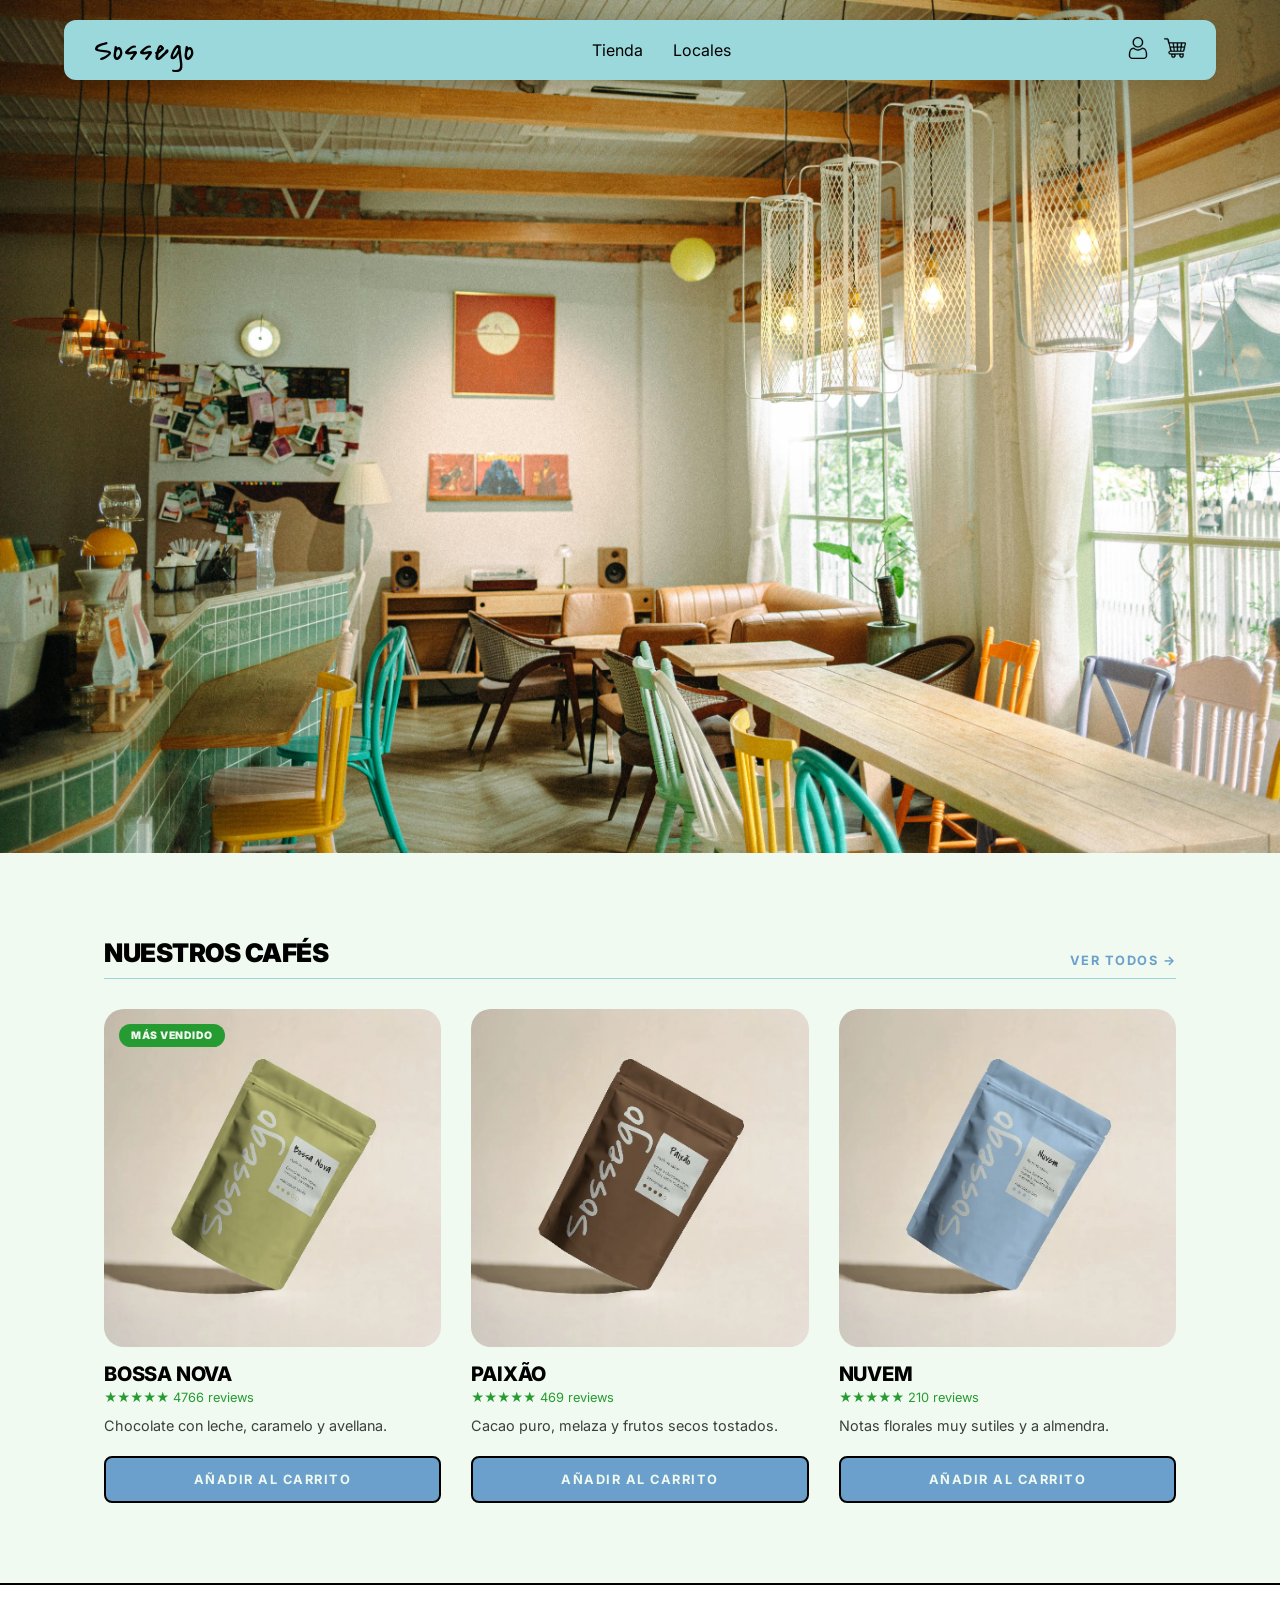
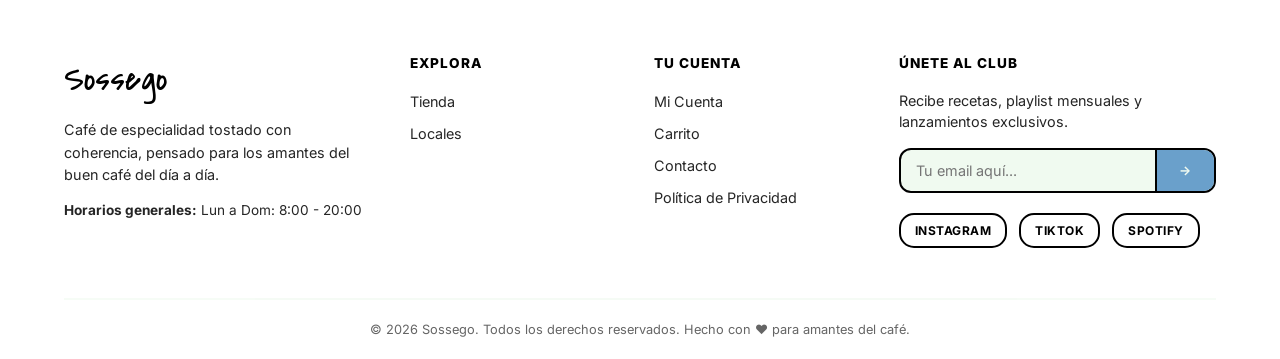
==== commit 6df4ceb8: "actualización 1" ====
--- a/index.html
+++ b/index.html
@@ -28,13 +28,7 @@
         <li><a href="paginas/tienda.html">Tienda</a></li>
         <li><a href="locales.html">Locales</a></li>
 
-        <li class="dropdown">
-          <a href="#" class="dropbtn">Sobre Nosotros</a>
-          <ul class="dropdown-content">
-            <li><a href="historia.html">Historia</a></li>
-            <li><a href="origen.html">Origen del café</a></li>
-          </ul>
-        </li>
+       
       </ul>
 
       <!-- Iconos derecha -->
@@ -125,8 +119,7 @@
         <ul class="footer-links">
           <li><a href="paginas/tienda.html">Tienda</a></li>
           <li><a href="locales.html">Locales</a></li>
-          <li><a href="historia.html">Nuestra Historia</a></li>
-          <li><a href="origen.html">Origen del Café</a></li>
+          
         </ul>
       </div>
 
@@ -136,7 +129,7 @@
           <li><a href="paginas/usuario.html">Mi Cuenta</a></li>
           <li><a href="paginas/carrito.html">Carrito</a></li>
           <li><a href="contacto.html">Contacto</a></li>
-          <li><a href="privacidad.html">Política de Privacidad</a></li>
+          <li><a href="#">Política de Privacidad</a></li>
         </ul>
       </div>
 
--- a/css/sossego-estilos.css
+++ b/css/sossego-estilos.css
@@ -32,6 +32,7 @@
   --borde-ui-oficial: 2px solid #000000;
   --transicion-suave: all 0.2s ease;
 }
+
 /* ==========================================================================
    2. ESTILOS GENERALES 
    ========================================================================== */
@@ -111,36 +112,7 @@
 
 /* Sub-enlaces del dropdown */
 /* Estilo de los enlaces que están dentro de cada elemento de la lista del submenú. */
-.dropdown-content li a {
-  color: #000000; /* Color Texto */
-  padding: 8px 20px;
-  display: block;
-  font-size: 14px;
-}
-
-/* Estado visual del enlace del submenú cuando el cursor pasa por encima. :hover es una pseudoclase. */
-.dropdown-content li a:hover {
-  background-color: #6aa0cb; /* Color Primario */
-  color: #f0faf0; /* Color Fondo */
-}
-
-/* Mostrar al pasar el ratón */
-/* Muestra el submenú cuando el cursor está sobre el elemento .dropdown. */
-.dropdown:hover .dropdown-content {
-  display: block;
-}
-
-/* Triángulo decorativo */
-/* Crea un elemento decorativo antes del contenido del submenú. ::before es un pseudoelemento. */
-.dropdown-content::before {
-  content: "";
-  position: absolute;
-  top: -8px;
-  left: 20px;
-  border-left: 8px solid transparent;
-  border-right: 8px solid transparent;
-  border-bottom: 8px solid #000000; /* Color Texto */
-}
+
 
 /* Logo */
 /* Estilo del enlace que forma el logotipo de texto. */
@@ -387,6 +359,12 @@
   border: 2px solid #269b32; /* El borde cambia a verde para fusionarse con el fondo */
 }
 
+
+
+
+
+
+
 /* ==========================================================================
     PAGINA TIENDA 
    ========================================================================== */
@@ -754,6 +732,245 @@
     text-align: center;
   }
 }
+
+
+
+
+
+/* ==========================================================================
+   PÁGINA LOCALES 
+   ========================================================================== */
+
+/* --------------------------------------------------------------------------
+   1. CONTENEDOR PRINCIPAL
+   -------------------------------------------------------------------------- */
+
+.locales-container {
+    display: flex; /* Activa Flexbox para colocar la lista de locales y el mapa uno al lado del otro. */
+    height: 100vh; /* La sección ocupa el 100% de la altura visible de la ventana del navegador. */
+    padding-top: 100px; /* Deja espacio superior para que el contenido no quede debajo de la navbar fija. */
+    background-color: #f0faf0; /* Aplica el color de fondo verde muy claro de la marca. */
+}
+
+
+/* --------------------------------------------------------------------------
+   2. LISTA DE LOCALES
+   -------------------------------------------------------------------------- */
+
+.locales-lista {
+    width: 45%; /* La lista ocupa el 45% del ancho del contenedor principal. */
+    overflow-y: auto; /* Permite desplazarse verticalmente si hay más locales de los que caben en la altura disponible. */
+    padding: 0 5% 50px 5%; /* Espacio interior: 0 arriba, 5% derecha, 50px abajo y 5% izquierda. */
+}
+
+
+/* --------------------------------------------------------------------------
+   3. TÍTULO PRINCIPAL
+   -------------------------------------------------------------------------- */
+
+.titulo-pagina {
+    font-family: 'Inter', sans-serif; /* Utiliza Inter como tipografía principal. */
+    font-weight: 900; /* Grosor Black: uno de los pesos más gruesos de la tipografía. */
+    font-size: 2.2rem; /* Define el tamaño del título utilizando como referencia el tamaño base del documento. */
+    letter-spacing: -0.5px; /* Reduce ligeramente el espacio entre letras para conseguir un aspecto más compacto. */
+    margin-bottom: 40px; /* Separa el título de la primera tarjeta de local. */
+    text-transform: uppercase; /* Muestra el texto en mayúsculas. */
+    color: #000000; /* Color negro para el texto. */
+}
+
+
+/* --------------------------------------------------------------------------
+   4. TARJETAS DE CADA LOCAL
+   -------------------------------------------------------------------------- */
+
+.local-card {
+    display: flex; /* Coloca la información y la fotografía en una misma fila. */
+    justify-content: space-between; /* Separa ambos elementos, distribuyéndolos hacia los extremos de la tarjeta. */
+    align-items: center; /* Centra verticalmente la información y la imagen. */
+    border: 2px solid #000000; /* Añade un borde negro de 2px. */
+    border-radius: 20px; /* Redondea las esquinas de la tarjeta. */
+    padding: 25px; /* Añade espacio entre el contenido y los bordes. */
+    margin-bottom: 25px; /* Separa esta tarjeta de la siguiente. */
+    background-color: #ffffff; /* Establece un fondo blanco. */
+    transition: transform 0.2s ease; /* Suaviza durante 0,2 segundos los cambios de posición. */
+}
+
+
+/* EFECTO AL PASAR EL CURSOR SOBRE UNA TARJETA */
+
+.local-card:hover {
+    transform: translateY(-5px); /* Desplaza la tarjeta 5px hacia arriba al pasar el cursor. */
+}
+
+
+/* INFORMACIÓN DEL LOCAL */
+
+.local-info {
+    flex: 1; /* Permite que el bloque de información ocupe el espacio libre disponible en la tarjeta. */
+}
+
+
+/* --------------------------------------------------------------------------
+   5. ETIQUETA DE ESTADO DEL LOCAL
+   -------------------------------------------------------------------------- */
+
+.local-tag {
+    font-family: 'Inter', sans-serif;
+    font-size: 0.65rem; /* Tamaño pequeño para que funcione como etiqueta informativa. */
+    font-weight: 700; /* Grosor Bold. */
+    text-transform: uppercase; /* Convierte el texto a mayúsculas. */
+    letter-spacing: 1px; /* Aumenta la separación entre las letras. */
+    background: #269b32; /* Fondo verde de acento de la marca. */
+    color: #f0faf0; /* Texto en el color de fondo claro de la marca. */
+    padding: 5px 12px; /* Espacio interior: 5px arriba/abajo y 12px a los lados. */
+    border-radius: 50px; /* Crea una etiqueta con extremos muy redondeados. */
+    display: inline-block; /* Permite aplicar padding y márgenes conservando el comportamiento en línea. */
+    margin-bottom: 12px; /* Separa la etiqueta del nombre del local. */
+}
+
+
+/* --------------------------------------------------------------------------
+   6. NOMBRE DEL LOCAL
+   -------------------------------------------------------------------------- */
+
+.local-nombre {
+    font-family: 'Inter', sans-serif;
+    font-size: 1.3rem; /* Define el tamaño del nombre del establecimiento. */
+    font-weight: 800; /* Grosor Extra Bold para destacar el nombre. */
+    letter-spacing: -0.2px; /* Reduce ligeramente la separación entre letras. */
+    margin-bottom: 10px; /* Deja espacio debajo del nombre. */
+    color: #000000;
+}
+
+
+/* --------------------------------------------------------------------------
+   7. DIRECCIÓN Y HORARIO
+   -------------------------------------------------------------------------- */
+
+/* La coma permite aplicar las mismas propiedades a los dos selectores.
+   Así evitamos repetir el mismo bloque de código. */
+
+.local-direccion,
+.local-horario {
+    font-family: 'Inter', sans-serif;
+    font-size: 0.9rem; /* Tamaño de texto descriptivo. */
+    font-weight: 400; /* Grosor Regular para facilitar la lectura. */
+    color: #000000;
+    opacity: 0.8; /* Reduce ligeramente la intensidad visual del texto. */
+    margin-bottom: 6px; /* Separa los párrafos entre sí. */
+    line-height: 1.4; /* Establece una altura de línea 1,4 veces el tamaño de la fuente. */
+}
+
+
+/* --------------------------------------------------------------------------
+   8. ENLACE PARA OBTENER INDICACIONES
+   -------------------------------------------------------------------------- */
+
+.btn-como-llegar {
+    font-family: 'Inter', sans-serif;
+    display: inline-block; /* Permite controlar el espacio interior y los márgenes del enlace. */
+    margin-top: 15px; /* Separa el enlace de la información del horario. */
+    font-size: 0.75rem;
+    font-weight: 700;
+    text-transform: uppercase; /* Muestra el texto en mayúsculas. */
+    letter-spacing: 1px;
+    color: #6aa0cb; /* Azul principal de la marca. */
+    text-decoration: underline; /* Mantiene el subrayado para identificarlo como enlace. */
+    transition: color 0.2s ease; /* Suaviza el cambio de color al interactuar. */
+}
+
+
+/* CAMBIO DE COLOR AL PASAR EL CURSOR */
+
+.btn-como-llegar:hover {
+    color: #269b32; /* Cambia del azul al verde de acento. */
+}
+
+
+/* --------------------------------------------------------------------------
+   9. MINIATURA DE LA FOTOGRAFÍA DEL LOCAL
+   -------------------------------------------------------------------------- */
+
+.local-foto {
+    width: 120px; /* Define el ancho del contenedor de la fotografía. */
+    height: 120px; /* Define su altura, creando un espacio cuadrado. */
+    border-radius: 15px; /* Redondea las esquinas del contenedor. */
+    margin-left: 20px; /* Separa la fotografía del bloque de información. */
+    display: flex; /* Activa Flexbox dentro del contenedor. */
+    align-items: center; /* Centra verticalmente el contenido. */
+    justify-content: center; /* Centra horizontalmente el contenido. */
+    overflow: hidden; /* Recorta cualquier parte de la imagen que sobresalga del contenedor. */
+    border: 2px solid #000000; /* Añade un borde negro de 2px. */
+    background-color: transparent; /* Mantiene el fondo transparente. */
+    flex-shrink: 0; /* Evita que la imagen se encoja cuando falta espacio en la tarjeta. */
+}
+
+
+/* IMAGEN DENTRO DE LA MINIATURA */
+
+.local-foto img {
+    width: 100%; /* La imagen ocupa todo el ancho del contenedor. */
+    height: 100%; /* La imagen ocupa toda su altura. */
+    object-fit: cover; /* Recorta la imagen si es necesario para llenar el espacio sin deformarla. */
+}
+
+
+/* --------------------------------------------------------------------------
+   10. CONTENEDOR DEL MAPA
+   -------------------------------------------------------------------------- */
+
+.mapa-contenedor {
+    width: 55%; /* El mapa ocupa el 55% del ancho del contenedor principal. */
+    height: calc(100vh - 100px); /* Calcula la altura de la ventana y resta los 100px superiores. */
+    position: sticky; /* Mantiene el mapa visible durante el desplazamiento dentro de su contenedor. */
+    top: 100px; /* Define la distancia superior a la que se mantiene el elemento al desplazarse. */
+    padding-right: 20px; /* Deja espacio a la derecha del mapa. */
+    padding-bottom: 20px; /* Deja espacio debajo del mapa. */
+}
+
+
+/* IFRAME DE GOOGLE MAPS */
+
+.mapa-contenedor iframe {
+    border-radius: 20px; /* Redondea las esquinas del mapa. */
+    border: 2px solid #000000 !important; /* Fuerza el borde negro aunque exista otro estilo aplicado al iframe. */
+    filter: grayscale(0.1) contrast(1.05); /* Reduce ligeramente la saturación y aumenta un poco el contraste. */
+}
+
+
+/* --------------------------------------------------------------------------
+   11. ADAPTACIÓN RESPONSIVE
+   -------------------------------------------------------------------------- */
+
+/* Esta media query se activa cuando la pantalla tiene un ancho de 900px
+   o menos. Permite modificar la distribución para dispositivos más pequeños. */
+
+@media (max-width: 900px) {
+
+    .locales-container {
+        flex-direction: column; /* Cambia la distribución horizontal por una vertical: lista primero y mapa después. */
+        height: auto; /* Permite que el contenedor crezca según el contenido. */
+    }
+
+    /* Se aplica a los dos bloques al mismo tiempo. */
+
+    .locales-lista,
+    .mapa-contenedor {
+        width: 100%; /* Ambos elementos pasan a ocupar todo el ancho disponible. */
+        height: auto; /* La altura deja de estar fijada y se adapta al contenido. */
+        padding: 20px; /* Establece 20px de espacio interior en los cuatro lados. */
+    }
+
+    .mapa-contenedor {
+        height: 400px; /* Mantiene una altura concreta para que el mapa siga siendo visible. */
+        position: relative; /* Sustituye sticky por posicionamiento relativo. */
+        top: 0; /* Elimina el desplazamiento superior de 100px. */
+    }
+}
+
+
+
+
 /* ==========================================================================
     PAGINA CARRITO
    ========================================================================== */
@@ -1095,6 +1312,418 @@
 }
 
 
+
+
+
+/* ==========================================================================
+   PÁGINA ESPECÍFICA: USUARIO / DASHBOARD DE USUARIO
+   ========================================================================== */
+
+/* --------------------------------------------------------------------------
+   1. CONTENEDOR PRINCIPAL DE LA PÁGINA
+   -------------------------------------------------------------------------- */
+
+.cuenta-page-container {
+  max-width: 1200px; /* Evita que el contenido crezca demasiado en pantallas grandes. */
+  margin: 0 auto; /* Centra el contenedor horizontalmente: auto reparte el espacio sobrante. */
+  padding: 140px 5% 80px 5%; /* Espacio interior: arriba, derecha, abajo e izquierda. 
+                               Los 140px superiores dejan espacio para la navbar fija. */
+}
+
+
+/* --------------------------------------------------------------------------
+   2. CABECERA DEL PERFIL
+   -------------------------------------------------------------------------- */
+
+.cuenta-header {
+  margin-bottom: 40px; /* Separa la cabecera del contenido que viene debajo. */
+  border-bottom: 2px solid #9bd8dc; /* Línea inferior de 2px en el color aqua de la marca. */
+  padding-bottom: 20px; /* Separa el texto de la línea inferior. */
+}
+
+.cuenta-title {
+  font-family: 'Covered By Your Grace', cursive; /* Utiliza la tipografía decorativa del logotipo. */
+  font-size: 3.8rem; /* Tamaño del título. rem toma como referencia el tamaño base del documento. */
+  color: #000000; /* Color negro para el texto. */
+  margin-bottom: 5px; /* Pequeña separación respecto al texto de bienvenida. */
+}
+
+.cuenta-welcome {
+  font-family: 'Inter', sans-serif; /* Tipografía principal de la web. */
+  font-size: 1.1rem; /* Tamaño ligeramente superior al texto base habitual. */
+  color: #000000; /* Color negro. */
+  opacity: 0.8; /* Reduce la opacidad para que el texto se vea algo más suave. */
+}
+
+
+/* --------------------------------------------------------------------------
+   3. ESTRUCTURA GENERAL DEL DASHBOARD
+   -------------------------------------------------------------------------- */
+
+.cuenta-dashboard-grid {
+  display: grid; /* Activa CSS Grid para organizar las tarjetas en una cuadrícula. */
+  grid-template-columns: 1fr 1.3fr; /* Crea dos columnas: la segunda es un 30% más ancha que la primera. */
+  gap: 30px; /* Espacio entre las filas y las columnas de la cuadrícula. */
+}
+
+/* TARJETA BASE: ESTILOS COMPARTIDOS POR LAS TRES TARJETAS */
+
+.cuenta-card {
+  background-color: #ffffff; /* Fondo blanco. */
+  border: 2px solid #000000; /* Borde negro de 2px. */
+  border-radius: 25px; /* Redondea las cuatro esquinas. */
+  padding: 35px; /* Espacio interior entre el borde y el contenido. */
+}
+
+
+/* ETIQUETAS PEQUEÑAS DE LAS TARJETAS */
+
+.card-tag {
+  font-family: 'Inter', sans-serif; /* Tipografía principal. */
+  font-size: 0.8rem; /* Tamaño pequeño para diferenciar esta etiqueta del título. */
+  font-weight: 800; /* Grosor de letra muy marcado. */
+  text-transform: uppercase; /* Convierte visualmente el texto a mayúsculas. */
+  color: #269b32; /* Verde de acento de la marca. */
+  letter-spacing: 1px; /* Añade separación entre las letras. */
+  display: inline-block; /* Permite aplicar márgenes y otras dimensiones manteniendo el comportamiento en línea. */
+  margin-bottom: 10px; /* Separa la etiqueta del título siguiente. */
+}
+
+
+/* TÍTULOS Y SUBTÍTULOS DE LAS TARJETAS */
+
+.section-card-title {
+  font-family: 'Inter', sans-serif;
+  font-size: 1.5rem; /* Tamaño del título de cada tarjeta. */
+  font-weight: 800; /* Negrita marcada. */
+  color: #000000;
+  margin-bottom: 8px; /* Espacio debajo del título. */
+}
+
+.section-card-subtitle {
+  font-family: 'Inter', sans-serif;
+  font-size: 0.95rem; /* Tamaño ligeramente inferior al texto habitual. */
+  color: #000000;
+  opacity: 0.7; /* Hace que el subtítulo tenga menos protagonismo visual. */
+  margin-bottom: 25px; /* Separa el subtítulo de los elementos que vienen debajo. */
+}
+
+
+/* --------------------------------------------------------------------------
+   4. BLOQUE 1: TARJETA DE PUNTOS
+   -------------------------------------------------------------------------- */
+
+.puntos-card {
+  box-shadow: 8px 8px 0px #9bd8dc; /* Crea una sombra sólida desplazada 8px a la derecha y abajo. */
+  background-color: #f0faf0; /* Fondo verde muy claro de la marca. */
+  display: flex; /* Activa Flexbox para organizar el contenido interior. */
+  flex-direction: column; /* Coloca los elementos en vertical. */
+  justify-content: center; /* Centra verticalmente el contenido dentro de la tarjeta. */
+}
+
+.puntos-card h2 {
+  font-family: 'Inter', sans-serif;
+  font-size: 1.8rem;
+  font-weight: 800;
+  color: #000000;
+  margin-bottom: 20px;
+}
+
+
+/* CONTENEDOR DEL NÚMERO DE PUNTOS Y SU ETIQUETA */
+
+.puntos-badge {
+  display: flex; /* Coloca el número y la palabra "puntos" en una misma fila. */
+  align-items: baseline; /* Alinea ambos textos por la línea base de sus letras. */
+  gap: 8px; /* Separa el número de la palabra. */
+  margin-bottom: 15px;
+}
+
+.puntos-numero {
+  font-family: 'Inter', sans-serif;
+  font-size: 4.5rem; /* Número grande para destacar la cantidad de puntos. */
+  font-weight: 900; /* Grosor máximo de la tipografía. */
+  color: #269b32; /* Verde de acento. */
+  line-height: 1; /* Reduce la altura de línea para ajustar el número a su tamaño. */
+}
+
+.puntos-leyenda {
+  font-family: 'Inter', sans-serif;
+  font-size: 1.2rem;
+  font-weight: 700;
+  color: #000000;
+}
+
+.puntos-meta {
+  font-family: 'Inter', sans-serif;
+  font-size: 0.95rem;
+  font-weight: 600;
+  color: #000000;
+  margin-bottom: 10px;
+}
+
+
+/* BARRA DE PROGRESO */
+
+.progress-bar-container {
+  width: 100%; /* Ocupa todo el ancho disponible de su contenedor. */
+  height: 12px; /* Define la altura de la barra. */
+  background-color: #ffffff; /* Color de fondo de la barra vacía. */
+  border: 2px solid #000000;
+  border-radius: 10px; /* Redondea los extremos. */
+  overflow: hidden; /* Recorta cualquier contenido que sobresalga de los bordes redondeados. */
+  margin-bottom: 30px;
+}
+
+.progress-bar-fill {
+  height: 100%; /* Ocupa toda la altura de la barra exterior. */
+  background-color: #269b32; /* Verde que representa el progreso conseguido. */
+  /* El ancho del progreso se establece directamente en el HTML mediante style="width: 85%". */
+}
+
+
+/* BOTÓN PARA CANJEAR LOS PUNTOS */
+
+.btn-puntos-action {
+  display: inline-block; /* Permite aplicar padding y dimensiones al enlace. */
+  text-align: center; /* Centra el texto dentro del botón. */
+  background-color: #000000;
+  color: #f0faf0; /* Texto en verde muy claro. */
+  text-decoration: none; /* Elimina el subrayado predeterminado de los enlaces. */
+  font-family: 'Inter', sans-serif;
+  font-weight: 700;
+  padding: 12px 25px; /* Espacio interior: 12px arriba/abajo y 25px a los lados. */
+  border-radius: 15px;
+  transition: 0.2s ease; /* Suaviza los cambios visuales que se produzcan al interactuar. */
+  border: 2px solid #000000;
+}
+
+/* :hover aplica estos estilos cuando el cursor pasa por encima del enlace. */
+
+.btn-puntos-action:hover {
+  background-color: #6aa0cb; /* Cambia el fondo al azul principal de la marca. */
+  border-color: #6aa0cb; /* Cambia también el color del borde. */
+}
+
+
+/* --------------------------------------------------------------------------
+   5. BLOQUE 2: TARJETA DE FAVORITOS
+   -------------------------------------------------------------------------- */
+
+.favoritos-card {
+  box-shadow: 8px 8px 0px #6aa0cb; /* Sombra sólida en azul para diferenciar esta tarjeta. */
+}
+
+
+/* LISTA VERTICAL DE PRODUCTOS FAVORITOS */
+
+.favoritos-list {
+  display: flex; /* Activa Flexbox. */
+  flex-direction: column; /* Coloca cada producto uno debajo del otro. */
+  gap: 20px; /* Añade 20px de separación entre los productos. */
+}
+
+
+/* CADA PRODUCTO DE LA LISTA */
+
+.fav-item {
+  display: flex; /* Coloca imagen, información y botón en una fila. */
+  align-items: center; /* Centra verticalmente los elementos de la fila. */
+  gap: 15px; /* Separa los distintos elementos. */
+  padding-bottom: 15px; /* Deja espacio debajo del contenido. */
+  border-bottom: 1px solid #9bd8dc; /* Línea aqua para separar los productos. */
+}
+
+/* :last-child selecciona únicamente el último elemento de la lista. */
+
+.fav-item:last-child {
+  padding-bottom: 0; /* Elimina el espacio inferior del último producto. */
+  border-bottom: none; /* Quita la línea divisoria del último producto. */
+}
+
+
+/* CONTENEDOR DE LA IMAGEN */
+
+.fav-img {
+  width: 60px;
+  height: 60px; /* Define un contenedor cuadrado para la imagen. */
+  border: 1px solid #9bd8dc;
+  border-radius: 10px;
+  background-color: #f0faf0;
+  display: flex; /* Permite centrar la imagen con Flexbox. */
+  align-items: center; /* Centra la imagen verticalmente. */
+  justify-content: center; /* Centra la imagen horizontalmente. */
+  overflow: hidden; /* Evita que la imagen sobresalga del contenedor. */
+}
+
+.fav-img img {
+  width: 80%; /* La imagen ocupa el 80% del ancho de su contenedor. */
+  height: auto; /* Mantiene sus proporciones originales. */
+}
+
+
+/* INFORMACIÓN DEL PRODUCTO */
+
+.fav-info {
+  flex: 1; /* Permite que este bloque ocupe el espacio libre disponible de la fila. */
+}
+
+.fav-info h4 {
+  font-family: 'Inter', sans-serif;
+  font-size: 1.05rem;
+  font-weight: 700;
+  color: #000000;
+}
+
+.fav-info p {
+  font-family: 'Inter', sans-serif;
+  font-size: 0.85rem;
+  color: #000000;
+  opacity: 0.7;
+}
+
+.fav-price {
+  font-family: 'Inter', sans-serif;
+  font-size: 0.95rem;
+  font-weight: 700;
+  color: #269b32;
+}
+
+
+/* BOTÓN PARA AÑADIR UN FAVORITO AL CARRITO */
+
+.btn-quick-add {
+  background-color: #ffffff;
+  color: #000000;
+  border: 2px solid #000000;
+  padding: 8px 15px;
+  border-radius: 12px;
+  font-family: 'Inter', sans-serif;
+  font-weight: 700;
+  font-size: 0.85rem;
+  cursor: pointer; /* Cambia el cursor a una mano para indicar que es interactivo. */
+  transition: 0.2s; /* Suaviza los cambios visuales. */
+}
+
+.btn-quick-add:hover {
+  background-color: #9bd8dc; /* Cambia el fondo a aqua al pasar el cursor. */
+  transform: translateY(-2px); /* Desplaza el botón 2px hacia arriba. */
+}
+
+
+/* --------------------------------------------------------------------------
+   6. BLOQUE 3: HISTORIAL DE PEDIDOS
+   -------------------------------------------------------------------------- */
+
+.pedidos-card {
+  grid-column: span 2; /* Hace que esta tarjeta ocupe las dos columnas del Grid. */
+  box-shadow: 8px 8px 0px #000000; /* Sombra negra sólida. */
+}
+
+
+/* CONTENEDOR DE LA TABLA */
+
+.pedidos-table-wrapper {
+  width: 100%; /* La tabla puede ocupar todo el ancho disponible. */
+  overflow-x: auto; /* Si la tabla no cabe, permite desplazarse horizontalmente. */
+}
+
+
+/* TABLA */
+
+.pedidos-table {
+  width: 100%;
+  border-collapse: collapse; /* Une los bordes de las celdas para evitar líneas dobles. */
+  text-align: left; /* Alinea el contenido de las celdas a la izquierda. */
+}
+
+
+/* CELDAS DE CABECERA (TH) Y DE CONTENIDO (TD) */
+
+.pedidos-table th,
+.pedidos-table td {
+  padding: 15px; /* Espacio interior de cada celda. */
+  font-size: 0.95rem;
+  color: #000000;
+  border-bottom: 1px solid #f0faf0; /* Línea divisoria entre las filas. */
+}
+
+
+/* CABECERA DE LA TABLA */
+
+.pedidos-table th {
+  font-family: 'Inter', sans-serif;
+  font-weight: 800;
+  background-color: #f0faf0;
+  border-bottom: 2px solid #000000; /* Línea inferior más gruesa para distinguir la cabecera. */
+}
+
+
+/* ETIQUETA DEL ESTADO DEL PEDIDO */
+
+.status-badge {
+  display: inline-block; /* Permite aplicar padding y bordes a la etiqueta. */
+  padding: 4px 10px;
+  border-radius: 8px;
+  font-size: 0.8rem;
+  font-weight: 700;
+  border: 1px solid #000000;
+}
+
+/* Esta clase se combina con .status-badge en el HTML. */
+
+.status-badge.entregado {
+  background-color: #f0faf0;
+  color: #269b32;
+}
+
+
+/* BOTÓN PARA REPETIR UN PEDIDO */
+
+.btn-table-reorder {
+  background: none; /* Elimina el fondo predeterminado del botón. */
+  border: none; /* Elimina su borde. */
+  color: #6aa0cb;
+  font-family: 'Inter', sans-serif;
+  font-weight: 700;
+  text-decoration: underline; /* Subraya el texto para darle apariencia de enlace. */
+  cursor: pointer;
+}
+
+.btn-table-reorder:hover {
+  color: #269b32; /* Cambia el texto a verde al pasar el cursor. */
+}
+
+
+/* --------------------------------------------------------------------------
+   7. ADAPTACIÓN RESPONSIVE PARA PANTALLAS DE HASTA 900px
+   -------------------------------------------------------------------------- */
+
+/* Una media query permite aplicar estilos diferentes según el tamaño de pantalla.
+   En este caso, los estilos de este bloque se activan cuando el ancho es de
+   900px o menos. */
+
+@media (max-width: 900px) {
+
+  .cuenta-dashboard-grid {
+    grid-template-columns: 1fr; /* Sustituye las dos columnas por una sola. */
+  }
+
+  .pedidos-card {
+    grid-column: span 1; /* La tarjeta de pedidos pasa a ocupar una columna. */
+  }
+
+  .pedidos-table th,
+  .pedidos-table td {
+    padding: 10px; /* Reduce el espacio interior de las celdas. */
+    font-size: 0.85rem; /* Reduce el tamaño del texto de la tabla. */
+  }
+}
+
+
+
+
+
 /* ==========================================================================
    COMPONENTE: FOOTER GLOBAL 
    ========================================================================== */
